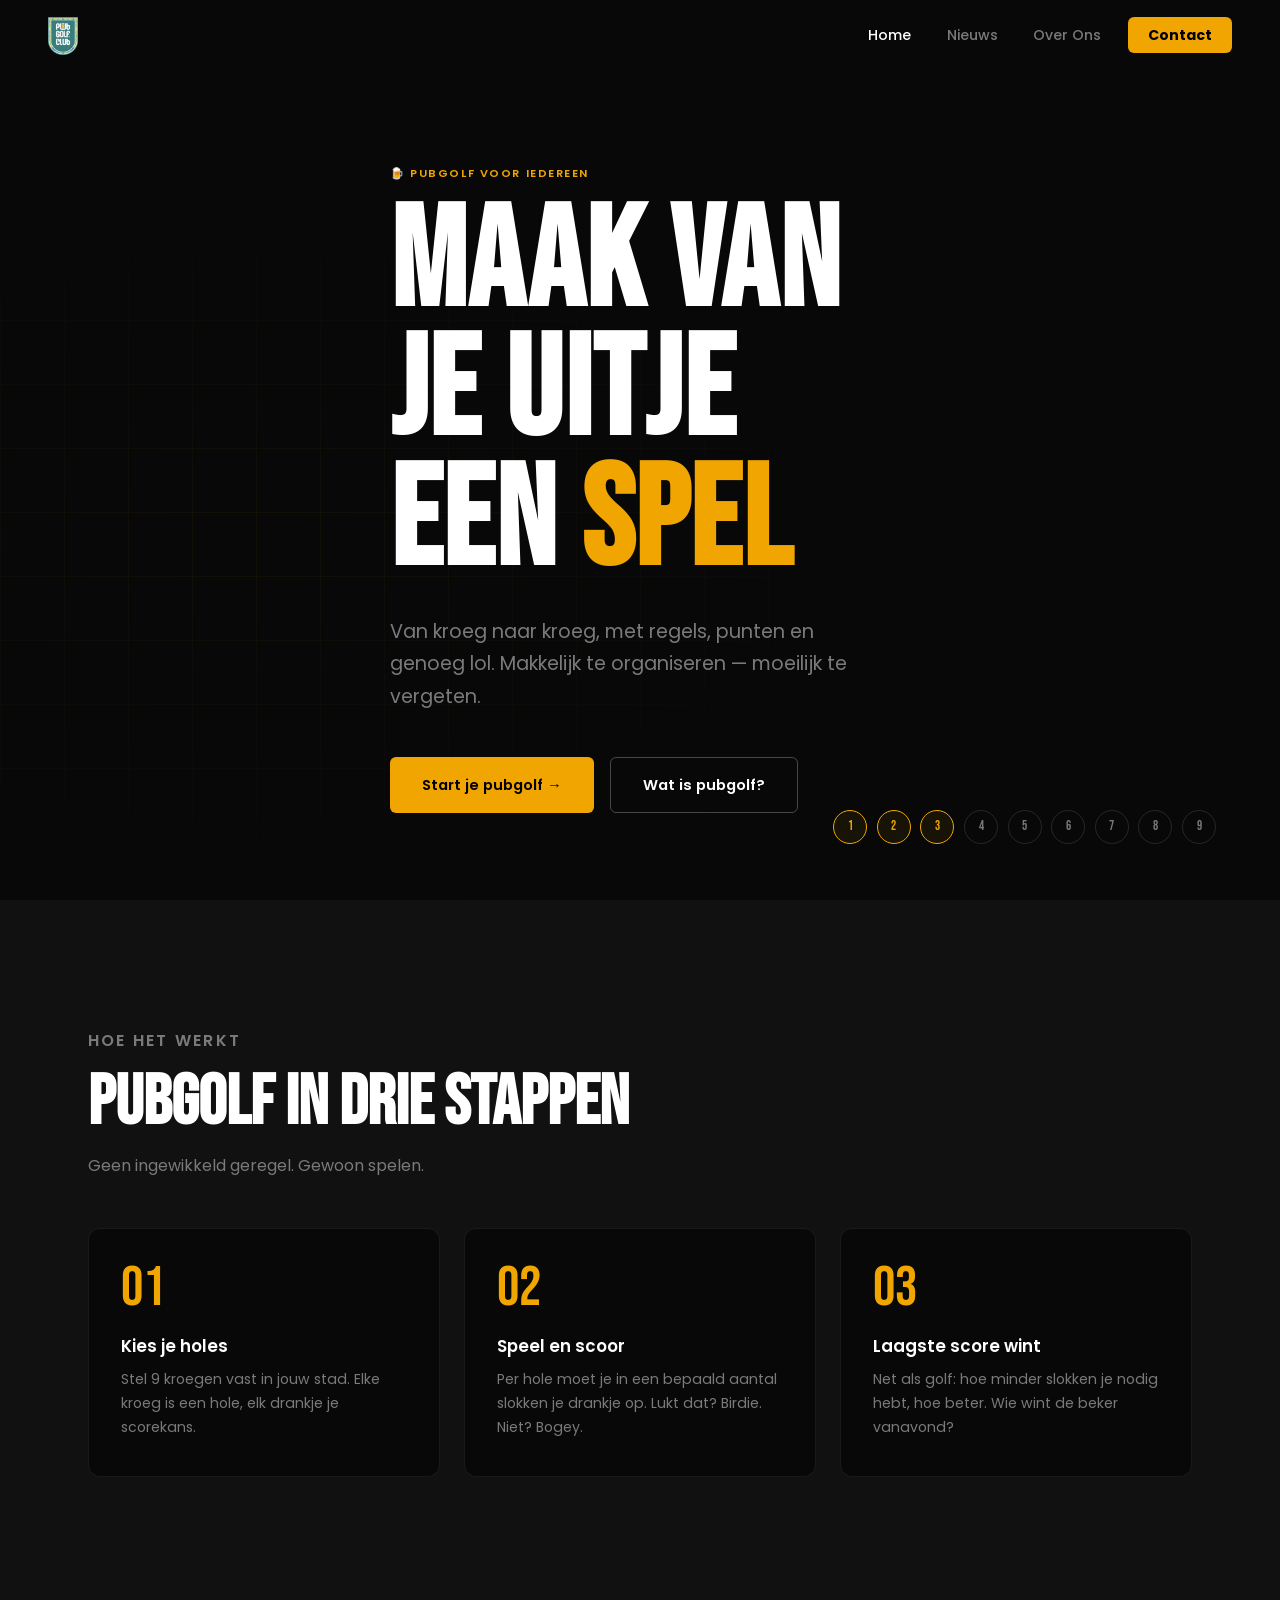
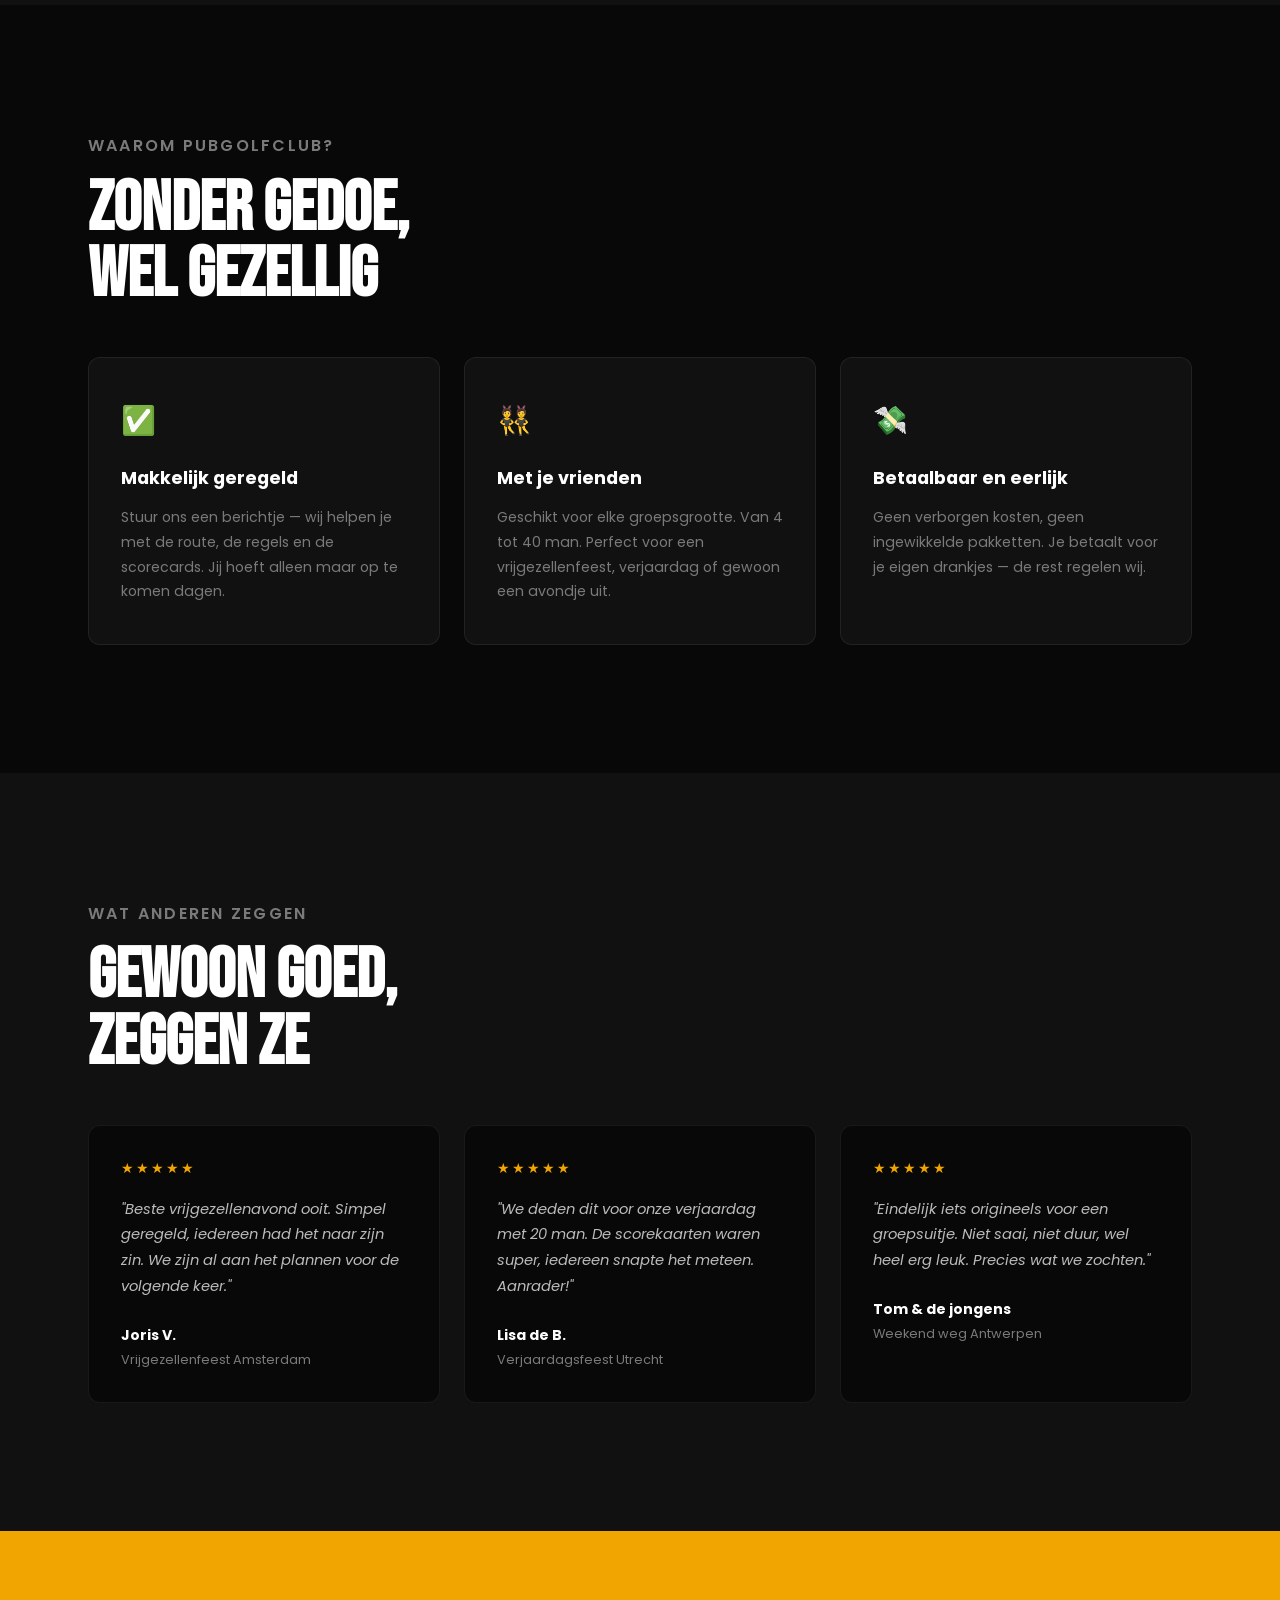
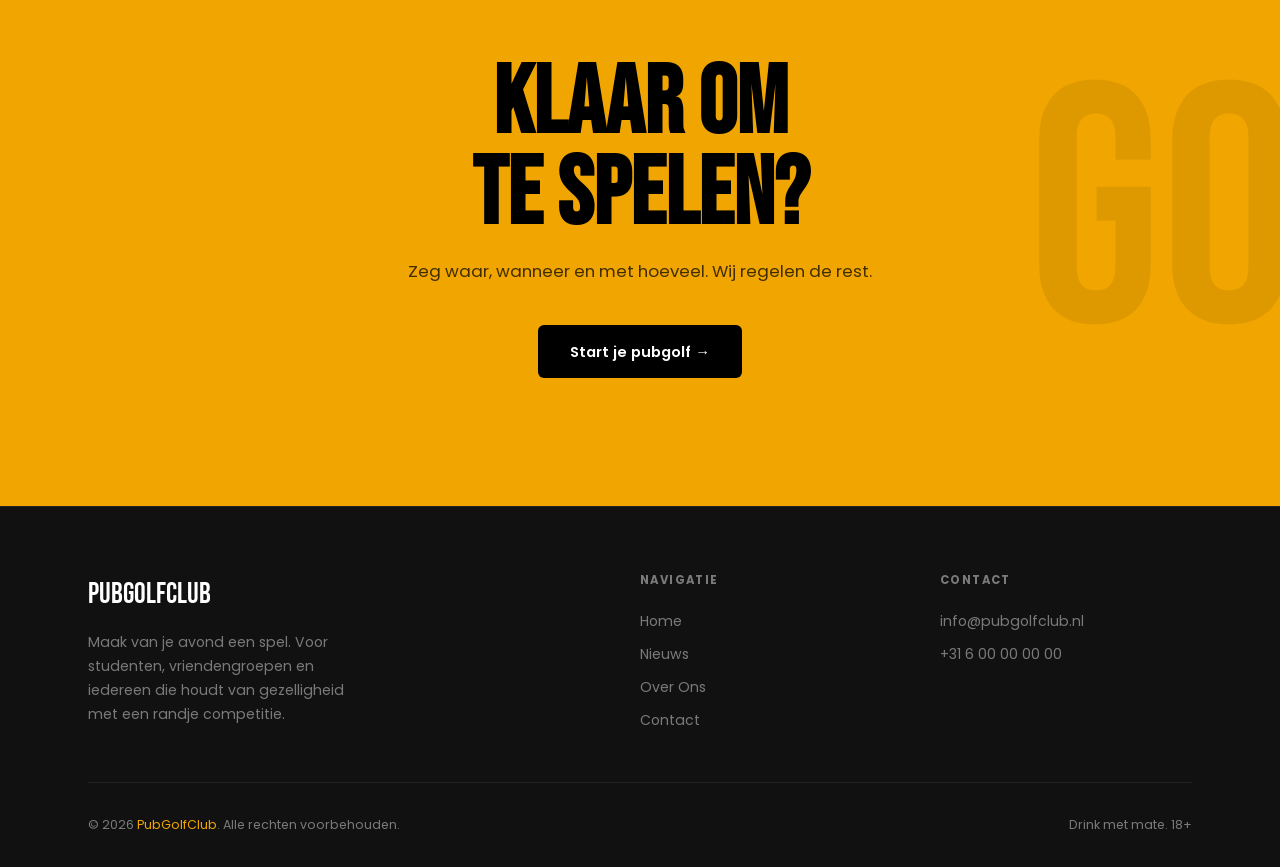
==== index.html @ b16f2ede "Initial commit: PubGolfClub website Home, Nieuws, Over Ons en Contact pagina's met Netlify Forms int" ====
<!DOCTYPE html>
<html lang="nl">
<head>
  <meta charset="UTF-8">
  <meta name="viewport" content="width=device-width, initial-scale=1.0">
  <title>PubGolfClub — Maak van je avond een spel</title>
  <meta name="description" content="Organiseer makkelijk een pubgolf avond met je vrienden. Geen gedoe, gewoon spelen. Ideaal voor vrijgezellenfeest, verjaardag of groepsuitje.">
  <link rel="stylesheet" href="assets/css/style.css">
</head>
<body>

  <!-- ── Nav ── -->
  <nav class="nav" id="nav">
    <div class="nav__container">
      <a href="index.html" class="nav__logo">
        <img src="assets/images/pubgolf logo (1).png" alt="PubGolfClub" class="nav__logo-img"
             onerror="this.style.display='none';document.getElementById('logoText').style.display='block'">
        <span class="nav__logo-text" id="logoText" style="display:none">PubGolfClub</span>
      </a>
      <ul class="nav__links" id="navLinks">
        <li><a href="index.html"    class="nav__link">Home</a></li>
        <li><a href="nieuws.html"   class="nav__link">Nieuws</a></li>
        <li><a href="over-ons.html" class="nav__link">Over Ons</a></li>
        <li><a href="contact.html"  class="nav__link nav__link--cta">Contact</a></li>
      </ul>
      <button class="nav__hamburger" id="hamburger" aria-label="Menu openen" aria-expanded="false">
        <span></span><span></span><span></span>
      </button>
    </div>
  </nav>

  <!-- ── Hero ── -->
  <section class="hero">
    <div class="hero__deco" aria-hidden="true">9</div>
    <div class="container">
      <div class="hero__content">
        <p class="tag">🍺 Pubgolf voor iedereen</p>
        <h1 class="hero__title">
          Maak van<br>je uitje<br>een <em>spel</em>
        </h1>
        <p class="hero__tagline">
          Van kroeg naar kroeg, met regels, punten en genoeg lol.
          Makkelijk te organiseren — moeilijk te vergeten.
        </p>
        <div class="hero__actions">
          <a href="contact.html" class="btn btn--amber">Start je pubgolf →</a>
          <a href="over-ons.html" class="btn btn--outline">Wat is pubgolf?</a>
        </div>
      </div>
    </div>
    <div class="hero__holes" aria-hidden="true">
      <div class="hero__hole done">1</div>
      <div class="hero__hole done">2</div>
      <div class="hero__hole done">3</div>
      <div class="hero__hole">4</div>
      <div class="hero__hole">5</div>
      <div class="hero__hole">6</div>
      <div class="hero__hole">7</div>
      <div class="hero__hole">8</div>
      <div class="hero__hole">9</div>
    </div>
  </section>

  <!-- ── How it works ── -->
  <section class="how section">
    <div class="container">
      <div class="section-header fade-up">
        <p class="tag">Hoe het werkt</p>
        <h2>Pubgolf in drie stappen</h2>
        <p>Geen ingewikkeld geregel. Gewoon spelen.</p>
      </div>
      <div class="how__grid">
        <div class="how__item fade-up">
          <div class="how__num">01</div>
          <h3>Kies je holes</h3>
          <p>Stel 9 kroegen vast in jouw stad. Elke kroeg is een hole, elk drankje je scorekans.</p>
        </div>
        <div class="how__item fade-up">
          <div class="how__num">02</div>
          <h3>Speel en scoor</h3>
          <p>Per hole moet je in een bepaald aantal slokken je drankje op. Lukt dat? Birdie. Niet? Bogey.</p>
        </div>
        <div class="how__item fade-up">
          <div class="how__num">03</div>
          <h3>Laagste score wint</h3>
          <p>Net als golf: hoe minder slokken je nodig hebt, hoe beter. Wie wint de beker vanavond?</p>
        </div>
      </div>
    </div>
  </section>

  <!-- ── USP ── -->
  <section class="section">
    <div class="container">
      <div class="section-header fade-up">
        <p class="tag">Waarom PubGolfClub?</p>
        <h2>Zonder gedoe,<br>wel gezellig</h2>
      </div>
      <div class="usp__grid">
        <div class="usp__card fade-up">
          <div class="usp__icon">✅</div>
          <h3>Makkelijk geregeld</h3>
          <p>Stuur ons een berichtje — wij helpen je met de route, de regels en de scorecards. Jij hoeft alleen maar op te komen dagen.</p>
        </div>
        <div class="usp__card fade-up">
          <div class="usp__icon">👯</div>
          <h3>Met je vrienden</h3>
          <p>Geschikt voor elke groepsgrootte. Van 4 tot 40 man. Perfect voor een vrijgezellenfeest, verjaardag of gewoon een avondje uit.</p>
        </div>
        <div class="usp__card fade-up">
          <div class="usp__icon">💸</div>
          <h3>Betaalbaar en eerlijk</h3>
          <p>Geen verborgen kosten, geen ingewikkelde pakketten. Je betaalt voor je eigen drankjes — de rest regelen wij.</p>
        </div>
      </div>
    </div>
  </section>

  <!-- ── Testimonials ── -->
  <section class="testimonials section">
    <div class="container">
      <div class="section-header fade-up">
        <p class="tag">Wat anderen zeggen</p>
        <h2>Gewoon goed,<br>zeggen ze</h2>
      </div>
      <div class="testimonials__grid">
        <div class="testimonial fade-up">
          <div class="testimonial__stars">★★★★★</div>
          <p class="testimonial__text">"Beste vrijgezellenavond ooit. Simpel geregeld, iedereen had het naar zijn zin. We zijn al aan het plannen voor de volgende keer."</p>
          <div class="testimonial__author">Joris V.</div>
          <div class="testimonial__role">Vrijgezellenfeest Amsterdam</div>
        </div>
        <div class="testimonial fade-up">
          <div class="testimonial__stars">★★★★★</div>
          <p class="testimonial__text">"We deden dit voor onze verjaardag met 20 man. De scorekaarten waren super, iedereen snapte het meteen. Aanrader!"</p>
          <div class="testimonial__author">Lisa de B.</div>
          <div class="testimonial__role">Verjaardagsfeest Utrecht</div>
        </div>
        <div class="testimonial fade-up">
          <div class="testimonial__stars">★★★★★</div>
          <p class="testimonial__text">"Eindelijk iets origineels voor een groepsuitje. Niet saai, niet duur, wel heel erg leuk. Precies wat we zochten."</p>
          <div class="testimonial__author">Tom & de jongens</div>
          <div class="testimonial__role">Weekend weg Antwerpen</div>
        </div>
      </div>
    </div>
  </section>

  <!-- ── CTA Block ── -->
  <section class="cta-block">
    <h2>Klaar om<br>te spelen?</h2>
    <p>Zeg waar, wanneer en met hoeveel. Wij regelen de rest.</p>
    <a href="contact.html" class="btn btn--dark">Start je pubgolf →</a>
  </section>

  <!-- ── Footer ── -->
  <footer class="footer">
    <div class="container">
      <div class="footer__inner">
        <div class="footer__brand">
          <div class="footer__brand-name">PubGolfClub</div>
          <p>Maak van je avond een spel. Voor studenten, vriendengroepen en iedereen die houdt van gezelligheid met een randje competitie.</p>
        </div>
        <div class="footer__col">
          <h4>Navigatie</h4>
          <a href="index.html">Home</a>
          <a href="nieuws.html">Nieuws</a>
          <a href="over-ons.html">Over Ons</a>
          <a href="contact.html">Contact</a>
        </div>
        <div class="footer__col">
          <h4>Contact</h4>
          <a href="mailto:info@pubgolfclub.nl">info@pubgolfclub.nl</a>
          <a href="tel:+31600000000">+31 6 00 00 00 00</a>
        </div>
      </div>
      <div class="footer__bottom">
        <p class="footer__copy">© 2026 <span class="footer__amber">PubGolfClub</span>. Alle rechten voorbehouden.</p>
        <p class="footer__copy">Drink met mate. 18+</p>
      </div>
    </div>
  </footer>

  <script src="assets/js/main.js"></script>
</body>
</html>
---- assets/css/style.css ----
/* ============================================================
   PubGolfClub — Stylesheet
   ============================================================ */

@import url('https://fonts.googleapis.com/css2?family=Bebas+Neue&family=Poppins:ital,wght@0,300;0,400;0,500;0,600;0,700;1,400&display=swap');

/* ── Variables ─────────────────────────────────────────────── */
:root {
  --bg:          #080808;
  --bg-card:     #111111;
  --bg-input:    #1a1a1a;
  --amber:       #F0A500;
  --amber-glow:  rgba(240, 165, 0, 0.18);
  --amber-dim:   rgba(240, 165, 0, 0.07);
  --white:       #FFFFFF;
  --muted:       #7a7a7a;
  --muted-light: #bbbbbb;
  --border:      rgba(255, 255, 255, 0.07);
  --border-h:    rgba(240, 165, 0, 0.35);

  --font-d: 'Bebas Neue', 'Arial Black', sans-serif;
  --font-b: 'Poppins', sans-serif;

  --max:  1200px;
  --nav:  72px;
  --r:    6px;
  --t:    0.25s ease;
}

/* ── Reset ─────────────────────────────────────────────────── */
*, *::before, *::after { box-sizing: border-box; margin: 0; padding: 0; }
html { scroll-behavior: smooth; font-size: 16px; }
body {
  font-family: var(--font-b);
  background: var(--bg);
  color: var(--white);
  line-height: 1.65;
  overflow-x: hidden;
}
img { max-width: 100%; display: block; }
a { color: inherit; text-decoration: none; }
ul { list-style: none; }
button { cursor: pointer; border: none; background: none; font-family: inherit; }
input, textarea, select { font-family: inherit; }

/* ── Utility ───────────────────────────────────────────────── */
.container {
  max-width: var(--max);
  margin: 0 auto;
  padding: 0 clamp(1.25rem, 5vw, 3rem);
}
.section { padding: clamp(4rem, 10vw, 8rem) 0; }

.tag {
  display: inline-block;
  font-size: 0.7rem;
  font-weight: 600;
  letter-spacing: 0.14em;
  text-transform: uppercase;
  color: var(--amber);
  margin-bottom: 1rem;
}

.section-header { max-width: 640px; }
.section-header h2 {
  font-family: var(--font-d);
  font-size: clamp(2.4rem, 5.5vw, 4.5rem);
  line-height: 0.95;
  margin-bottom: 1rem;
}
.section-header p { color: var(--muted); font-size: 1rem; }

/* ── Buttons ───────────────────────────────────────────────── */
.btn {
  display: inline-flex;
  align-items: center;
  gap: 0.5rem;
  padding: 0.9rem 2rem;
  border-radius: var(--r);
  font-family: var(--font-b);
  font-size: 0.92rem;
  font-weight: 600;
  transition: transform var(--t), box-shadow var(--t), background var(--t), color var(--t);
}
.btn:hover { transform: translateY(-2px); }

.btn--amber { background: var(--amber); color: #000; }
.btn--amber:hover {
  background: #FFB800;
  box-shadow: 0 8px 32px rgba(240, 165, 0, 0.4);
}
.btn--outline {
  border: 1.5px solid rgba(255,255,255,0.25);
  color: var(--white);
}
.btn--outline:hover {
  background: var(--white);
  color: #000;
  border-color: var(--white);
}
.btn--dark { background: #000; color: #fff; }
.btn--dark:hover {
  background: #1a1a1a;
  box-shadow: 0 8px 32px rgba(0,0,0,0.5);
}

/* ── Nav ───────────────────────────────────────────────────── */
.nav {
  position: fixed;
  top: 0; left: 0; right: 0;
  z-index: 200;
  height: var(--nav);
  display: flex;
  align-items: center;
  transition: background var(--t), backdrop-filter var(--t), border-color var(--t);
  border-bottom: 1px solid transparent;
}
.nav.scrolled {
  background: rgba(8, 8, 8, 0.93);
  backdrop-filter: blur(14px);
  -webkit-backdrop-filter: blur(14px);
  border-color: var(--border);
}

.nav__container {
  width: 100%;
  display: flex;
  align-items: center;
  justify-content: space-between;
  padding: 0 clamp(1.25rem, 5vw, 3rem);
}

.nav__logo { display: flex; align-items: center; }
.nav__logo-img { height: 38px; width: auto; }
.nav__logo-text {
  font-family: var(--font-d);
  font-size: 1.65rem;
  letter-spacing: 0.03em;
  color: var(--white);
}

.nav__links {
  display: flex;
  align-items: center;
  gap: 0.2rem;
}

.nav__link {
  padding: 0.5rem 1rem;
  border-radius: var(--r);
  font-size: 0.88rem;
  font-weight: 500;
  color: var(--muted);
  transition: color var(--t), background var(--t);
}
.nav__link:hover, .nav__link.active { color: var(--white); }

.nav__link--cta {
  background: var(--amber);
  color: #000 !important;
  font-weight: 700;
  padding: 0.5rem 1.25rem;
  margin-left: 0.5rem;
}
.nav__link--cta:hover { background: #FFB800; }

.nav__hamburger {
  display: none;
  flex-direction: column;
  gap: 5px;
  width: 30px;
  padding: 4px 0;
  background: none;
  border: none;
}
.nav__hamburger span {
  display: block;
  height: 2px;
  background: var(--white);
  border-radius: 2px;
  transition: transform 0.3s ease, opacity 0.3s ease;
  transform-origin: center;
}
.nav__hamburger.open span:nth-child(1) { transform: translateY(7px) rotate(45deg); }
.nav__hamburger.open span:nth-child(2) { opacity: 0; transform: scaleX(0); }
.nav__hamburger.open span:nth-child(3) { transform: translateY(-7px) rotate(-45deg); }

/* ── Hero ──────────────────────────────────────────────────── */
.hero {
  min-height: 100vh;
  display: flex;
  align-items: center;
  position: relative;
  overflow: hidden;
  padding: calc(var(--nav) + 5rem) 0 5rem;
}

/* Subtle scorecard grid */
.hero::before {
  content: '';
  position: absolute; inset: 0;
  background-image:
    linear-gradient(rgba(240, 165, 0, 0.045) 1px, transparent 1px),
    linear-gradient(90deg, rgba(240, 165, 0, 0.045) 1px, transparent 1px);
  background-size: 64px 64px;
  pointer-events: none;
}

/* Radial fade over grid at bottom */
.hero::after {
  content: '';
  position: absolute; inset: 0;
  background: radial-gradient(ellipse 80% 60% at 20% 60%, transparent 0%, var(--bg) 70%);
  pointer-events: none;
}

.hero__deco {
  position: absolute;
  right: -0.06em;
  bottom: -0.18em;
  font-family: var(--font-d);
  font-size: clamp(220px, 38vw, 560px);
  color: rgba(255, 255, 255, 0.028);
  line-height: 1;
  pointer-events: none;
  user-select: none;
  z-index: 0;
}

.hero__content {
  position: relative;
  z-index: 1;
  max-width: 820px;
}

.hero__title {
  font-family: var(--font-d);
  font-size: clamp(3.8rem, 11vw, 9rem);
  line-height: 0.92;
  margin-bottom: 1.75rem;
  letter-spacing: 0.01em;
}
.hero__title em { color: var(--amber); font-style: normal; }

.hero__tagline {
  font-size: clamp(1rem, 2vw, 1.2rem);
  color: var(--muted);
  max-width: 500px;
  margin-bottom: 2.75rem;
  line-height: 1.7;
}

.hero__actions { display: flex; gap: 1rem; flex-wrap: wrap; }

/* 9 holes row — decorative */
.hero__holes {
  position: absolute;
  right: clamp(1.5rem, 5vw, 4rem);
  bottom: 3.5rem;
  display: flex;
  gap: 0.6rem;
  z-index: 1;
}
.hero__hole {
  width: 34px; height: 34px;
  border-radius: 50%;
  border: 1.5px solid rgba(255, 255, 255, 0.12);
  display: flex; align-items: center; justify-content: center;
  font-family: var(--font-d);
  font-size: 0.8rem;
  color: var(--muted);
  transition: border-color var(--t), color var(--t);
}
.hero__hole.done {
  border-color: var(--amber);
  color: var(--amber);
  background: var(--amber-dim);
}

/* ── How It Works ──────────────────────────────────────────── */
.how { background: var(--bg-card); }

.how__grid {
  display: grid;
  grid-template-columns: repeat(auto-fit, minmax(260px, 1fr));
  gap: 1.5rem;
  margin-top: 3rem;
}

.how__item {
  padding: 2rem 2rem 2.25rem;
  border-radius: 12px;
  border: 1px solid var(--border);
  background: var(--bg);
  transition: border-color var(--t), transform var(--t);
}
.how__item:hover {
  border-color: var(--border-h);
  transform: translateY(-4px);
}

.how__num {
  font-family: var(--font-d);
  font-size: 3.5rem;
  color: var(--amber);
  line-height: 1;
  margin-bottom: 1rem;
}
.how__item h3 { font-size: 1.05rem; font-weight: 600; margin-bottom: 0.5rem; }
.how__item p { color: var(--muted); font-size: 0.88rem; line-height: 1.7; }

/* ── USP Cards ─────────────────────────────────────────────── */
.usp__grid {
  display: grid;
  grid-template-columns: repeat(auto-fit, minmax(280px, 1fr));
  gap: 1.5rem;
  margin-top: 3rem;
}

.usp__card {
  padding: 2.5rem 2rem;
  border-radius: 12px;
  background: var(--bg-card);
  border: 1px solid var(--border);
  position: relative;
  overflow: hidden;
  transition: border-color var(--t), transform var(--t);
}
.usp__card::before {
  content: '';
  position: absolute; top: 0; left: 0; right: 0;
  height: 2px;
  background: var(--amber);
  transform: scaleX(0);
  transform-origin: left;
  transition: transform 0.4s ease;
}
.usp__card:hover::before { transform: scaleX(1); }
.usp__card:hover { border-color: var(--border-h); transform: translateY(-4px); }

.usp__icon { font-size: 1.75rem; margin-bottom: 1.25rem; }
.usp__card h3 { font-size: 1.1rem; font-weight: 700; margin-bottom: 0.75rem; }
.usp__card p { color: var(--muted); font-size: 0.88rem; line-height: 1.75; }

/* ── Testimonials ──────────────────────────────────────────── */
.testimonials { background: var(--bg-card); }

.testimonials__grid {
  display: grid;
  grid-template-columns: repeat(auto-fit, minmax(270px, 1fr));
  gap: 1.5rem;
  margin-top: 3rem;
}

.testimonial {
  padding: 2rem;
  border-radius: 12px;
  background: var(--bg);
  border: 1px solid var(--border);
  transition: border-color var(--t);
}
.testimonial:hover { border-color: var(--border-h); }

.testimonial__stars { color: var(--amber); font-size: 0.85rem; letter-spacing: 2px; margin-bottom: 1rem; }
.testimonial__text {
  font-size: 0.92rem;
  color: var(--muted-light);
  line-height: 1.75;
  margin-bottom: 1.5rem;
  font-style: italic;
}
.testimonial__author { font-size: 0.88rem; font-weight: 700; }
.testimonial__role { font-size: 0.8rem; color: var(--muted); margin-top: 0.15rem; }

/* ── CTA Block ─────────────────────────────────────────────── */
.cta-block {
  background: var(--amber);
  color: #000;
  text-align: center;
  padding: clamp(4.5rem, 10vw, 8rem) 2rem;
  position: relative;
  overflow: hidden;
}
.cta-block::before {
  content: 'GO';
  position: absolute;
  right: -0.05em; top: 50%;
  transform: translateY(-50%);
  font-family: var(--font-d);
  font-size: clamp(160px, 28vw, 340px);
  color: rgba(0, 0, 0, 0.07);
  line-height: 1;
  pointer-events: none;
  user-select: none;
}
.cta-block h2 {
  font-family: var(--font-d);
  font-size: clamp(3rem, 8vw, 6rem);
  line-height: 0.95;
  margin-bottom: 1rem;
  position: relative;
}
.cta-block p {
  font-size: 1.05rem;
  opacity: 0.72;
  margin-bottom: 2.5rem;
  position: relative;
}

/* ── News Grid ─────────────────────────────────────────────── */
.news__grid {
  display: grid;
  grid-template-columns: repeat(auto-fill, minmax(320px, 1fr));
  gap: 1.5rem;
  margin-top: 3rem;
}

.news-card {
  border-radius: 12px;
  overflow: hidden;
  background: var(--bg-card);
  border: 1px solid var(--border);
  display: flex;
  flex-direction: column;
  transition: border-color var(--t), transform var(--t);
}
.news-card:hover { border-color: var(--border-h); transform: translateY(-5px); }

.news-card__visual {
  height: 190px;
  display: flex;
  align-items: center;
  justify-content: center;
  overflow: hidden;
  position: relative;
}
.news-card__visual--1 {
  background: linear-gradient(135deg, #140800 0%, #3d2000 100%);
}
.news-card__visual--2 {
  background: linear-gradient(135deg, #001407 0%, #003614 100%);
}
.news-card__visual--3 {
  background: linear-gradient(135deg, #07070f 0%, #1a1a36 100%);
}
.visual-deco {
  font-size: 6rem;
  line-height: 1;
  user-select: none;
  opacity: 0.35;
  transition: transform 0.5s ease, opacity 0.5s ease;
}
.news-card:hover .visual-deco { transform: scale(1.1); opacity: 0.5; }

.news-card__body {
  padding: 1.5rem;
  flex: 1;
  display: flex;
  flex-direction: column;
}
.news-card__date {
  font-size: 0.75rem;
  color: var(--muted);
  text-transform: uppercase;
  letter-spacing: 0.08em;
  margin-bottom: 0.6rem;
}
.news-card__title {
  font-size: 1.05rem;
  font-weight: 700;
  margin-bottom: 0.75rem;
  line-height: 1.35;
}
.news-card__intro {
  color: var(--muted);
  font-size: 0.88rem;
  line-height: 1.7;
  flex: 1;
  margin-bottom: 1.25rem;
}
.news-card__link {
  color: var(--amber);
  font-size: 0.88rem;
  font-weight: 600;
  display: inline-flex;
  align-items: center;
  gap: 0.35rem;
  transition: gap var(--t);
}
.news-card__link::after { content: '→'; }
.news-card:hover .news-card__link { gap: 0.6rem; }

/* ── About Intro ───────────────────────────────────────────── */
.about-intro {
  display: grid;
  grid-template-columns: 1fr 1fr;
  gap: 5rem;
  align-items: center;
}
.about-intro__visual {
  aspect-ratio: 4/3;
  border-radius: 16px;
  background: var(--bg-card);
  border: 1px solid var(--border);
  display: flex;
  align-items: center;
  justify-content: center;
  font-family: var(--font-d);
  font-size: 7rem;
  color: var(--amber);
  opacity: 0.4;
}
.about-intro__text .section-header { margin-bottom: 1.5rem; }
.about-intro__text p { color: var(--muted); font-size: 0.95rem; margin-bottom: 1rem; line-height: 1.75; }

.about-stats {
  display: flex;
  gap: 2.5rem;
  margin-top: 2rem;
  flex-wrap: wrap;
}
.about-stat strong {
  display: block;
  font-family: var(--font-d);
  font-size: 3rem;
  color: var(--amber);
  line-height: 1;
}
.about-stat span { font-size: 0.82rem; color: var(--muted); }

/* ── Mission ───────────────────────────────────────────────── */
.mission { background: var(--bg-card); }
.mission__grid {
  display: grid;
  grid-template-columns: 1fr 1fr;
  gap: 1.5rem;
  margin-top: 3rem;
}
.mission__item {
  padding: 2rem;
  border-radius: 12px;
  background: var(--bg);
  border: 1px solid var(--border);
}
.mission__item h3 {
  font-family: var(--font-d);
  font-size: 1.8rem;
  color: var(--amber);
  margin-bottom: 1rem;
}
.mission__item p { color: var(--muted); font-size: 0.92rem; line-height: 1.75; }

/* ── Team ──────────────────────────────────────────────────── */
.team__grid {
  display: grid;
  grid-template-columns: repeat(auto-fill, minmax(210px, 1fr));
  gap: 1.5rem;
  margin-top: 3rem;
}
.team-card {
  border-radius: 12px;
  overflow: hidden;
  background: var(--bg-card);
  border: 1px solid var(--border);
  text-align: center;
  transition: border-color var(--t), transform var(--t);
}
.team-card:hover { border-color: var(--border-h); transform: translateY(-4px); }
.team-card__avatar {
  height: 150px;
  background: var(--bg);
  display: flex;
  align-items: center;
  justify-content: center;
  font-family: var(--font-d);
  font-size: 4rem;
  color: var(--amber);
  opacity: 0.6;
}
.team-card__info { padding: 1.25rem; }
.team-card__name { font-weight: 700; font-size: 0.95rem; margin-bottom: 0.25rem; }
.team-card__role { font-size: 0.8rem; color: var(--muted); }

/* ── Contact ───────────────────────────────────────────────── */
.contact-layout {
  display: grid;
  grid-template-columns: 1fr 1.6fr;
  gap: 5rem;
  align-items: start;
}

.contact-info h2 {
  font-family: var(--font-d);
  font-size: clamp(2.5rem, 5vw, 4.5rem);
  line-height: 0.95;
  margin-bottom: 1.25rem;
}
.contact-info > p { color: var(--muted); margin-bottom: 2.5rem; font-size: 0.95rem; line-height: 1.75; }

.contact-details { display: flex; flex-direction: column; gap: 1.25rem; }
.contact-detail { display: flex; align-items: flex-start; gap: 1rem; }
.contact-detail__icon { color: var(--amber); font-size: 1rem; margin-top: 0.15rem; flex-shrink: 0; }
.contact-detail strong { display: block; font-size: 0.82rem; font-weight: 700; letter-spacing: 0.04em; text-transform: uppercase; margin-bottom: 0.15rem; }
.contact-detail span { color: var(--muted); font-size: 0.9rem; }

.contact-form {
  background: var(--bg-card);
  border: 1px solid var(--border);
  border-radius: 16px;
  padding: clamp(1.5rem, 4vw, 2.5rem);
}

.form-row { display: grid; grid-template-columns: 1fr 1fr; gap: 1rem; }
.form-group { display: flex; flex-direction: column; gap: 0.45rem; margin-bottom: 1.1rem; }

.form-group label {
  font-size: 0.8rem;
  font-weight: 600;
  color: var(--muted-light);
  letter-spacing: 0.04em;
}

.form-group input,
.form-group select,
.form-group textarea {
  background: var(--bg-input);
  border: 1px solid var(--border);
  border-radius: var(--r);
  padding: 0.8rem 1rem;
  color: var(--white);
  font-size: 0.92rem;
  transition: border-color var(--t), box-shadow var(--t);
  outline: none;
  width: 100%;
  -webkit-appearance: none;
  appearance: none;
}
.form-group input::placeholder,
.form-group textarea::placeholder { color: var(--muted); }
.form-group input:focus,
.form-group select:focus,
.form-group textarea:focus {
  border-color: var(--amber);
  box-shadow: 0 0 0 3px var(--amber-glow);
}
.form-group select {
  background-image: url("data:image/svg+xml,%3Csvg xmlns='http://www.w3.org/2000/svg' width='12' height='8' viewBox='0 0 12 8'%3E%3Cpath d='M1 1l5 5 5-5' stroke='%237a7a7a' stroke-width='1.5' fill='none' stroke-linecap='round' stroke-linejoin='round'/%3E%3C/svg%3E");
  background-repeat: no-repeat;
  background-position: right 1rem center;
  padding-right: 2.5rem;
}
.form-group select option { background: #1a1a1a; }
.form-group textarea { resize: vertical; min-height: 120px; }

.form-success {
  display: none;
  padding: 0.9rem 1.1rem;
  background: rgba(240, 165, 0, 0.08);
  border: 1px solid rgba(240, 165, 0, 0.4);
  border-radius: var(--r);
  color: var(--amber);
  font-size: 0.88rem;
  margin-bottom: 1.25rem;
}

/* ── Page Hero (inner pages) ───────────────────────────────── */
.page-hero {
  padding: calc(var(--nav) + 5rem) 0 4rem;
  border-bottom: 1px solid var(--border);
  position: relative;
  overflow: hidden;
}
.page-hero::before {
  content: '';
  position: absolute; inset: 0;
  background-image:
    linear-gradient(rgba(240, 165, 0, 0.04) 1px, transparent 1px),
    linear-gradient(90deg, rgba(240, 165, 0, 0.04) 1px, transparent 1px);
  background-size: 64px 64px;
  pointer-events: none;
}
.page-hero::after {
  content: '';
  position: absolute; inset: 0;
  background: radial-gradient(ellipse 70% 80% at 10% 50%, transparent 0%, var(--bg) 75%);
  pointer-events: none;
}
.page-hero .container { position: relative; z-index: 1; }
.page-hero h1 {
  font-family: var(--font-d);
  font-size: clamp(3rem, 9vw, 7rem);
  line-height: 0.95;
  margin-bottom: 1rem;
}
.page-hero p { color: var(--muted); max-width: 560px; font-size: 1rem; }

/* ── Footer ────────────────────────────────────────────────── */
.footer {
  background: var(--bg-card);
  border-top: 1px solid var(--border);
  padding: 4rem 0 2rem;
}
.footer__inner {
  display: grid;
  grid-template-columns: 2fr 1fr 1fr;
  gap: 3rem;
  padding-bottom: 2.5rem;
  border-bottom: 1px solid var(--border);
  margin-bottom: 2rem;
}
.footer__brand-name {
  font-family: var(--font-d);
  font-size: 1.8rem;
  margin-bottom: 0.75rem;
  color: var(--white);
}
.footer__brand p { color: var(--muted); font-size: 0.88rem; max-width: 280px; line-height: 1.7; }

.footer__col h4 {
  font-size: 0.72rem;
  font-weight: 700;
  letter-spacing: 0.12em;
  text-transform: uppercase;
  color: var(--muted);
  margin-bottom: 1.25rem;
}
.footer__col a {
  display: block;
  color: var(--muted);
  font-size: 0.88rem;
  margin-bottom: 0.6rem;
  transition: color var(--t);
}
.footer__col a:hover { color: var(--white); }

.footer__bottom {
  display: flex;
  justify-content: space-between;
  align-items: center;
  flex-wrap: wrap;
  gap: 0.75rem;
}
.footer__copy { color: var(--muted); font-size: 0.78rem; }
.footer__amber { color: var(--amber); }

/* ── Scroll Animations ─────────────────────────────────────── */
.fade-up {
  opacity: 0;
  transform: translateY(28px);
  transition: opacity 0.65s ease, transform 0.65s ease;
}
.fade-up.visible { opacity: 1; transform: translateY(0); }
.fade-up:nth-child(2) { transition-delay: 0.1s; }
.fade-up:nth-child(3) { transition-delay: 0.2s; }
.fade-up:nth-child(4) { transition-delay: 0.3s; }

/* ── Responsive ────────────────────────────────────────────── */
@media (max-width: 900px) {
  .about-intro { grid-template-columns: 1fr; }
  .about-intro__visual { display: none; }
  .mission__grid { grid-template-columns: 1fr; }
  .contact-layout { grid-template-columns: 1fr; gap: 3rem; }
  .footer__inner { grid-template-columns: 1fr 1fr; }
  .footer__brand { grid-column: 1 / -1; }
}

@media (max-width: 768px) {
  .nav__links {
    position: fixed;
    top: var(--nav); left: 0; right: 0;
    background: rgba(8, 8, 8, 0.97);
    backdrop-filter: blur(14px);
    -webkit-backdrop-filter: blur(14px);
    flex-direction: column;
    align-items: stretch;
    gap: 0;
    padding: 0.75rem;
    max-height: 0;
    overflow: hidden;
    transition: max-height 0.35s ease, padding 0.35s ease;
    border-bottom: 1px solid var(--border);
  }
  .nav__links.open { max-height: 400px; padding: 0.75rem; }
  .nav__link { padding: 0.85rem 1rem; }
  .nav__link--cta { margin-left: 0; margin-top: 0.5rem; text-align: center; justify-content: center; }
  .nav__hamburger { display: flex; }

  .hero__holes { display: none; }
  .form-row { grid-template-columns: 1fr; }
  .footer__inner { grid-template-columns: 1fr; }
  .footer__bottom { flex-direction: column; text-align: center; }
}

@media (max-width: 480px) {
  .hero__deco { display: none; }
  .hero__actions { flex-direction: column; }
  .btn { justify-content: center; }
  .about-stats { gap: 1.5rem; }
}
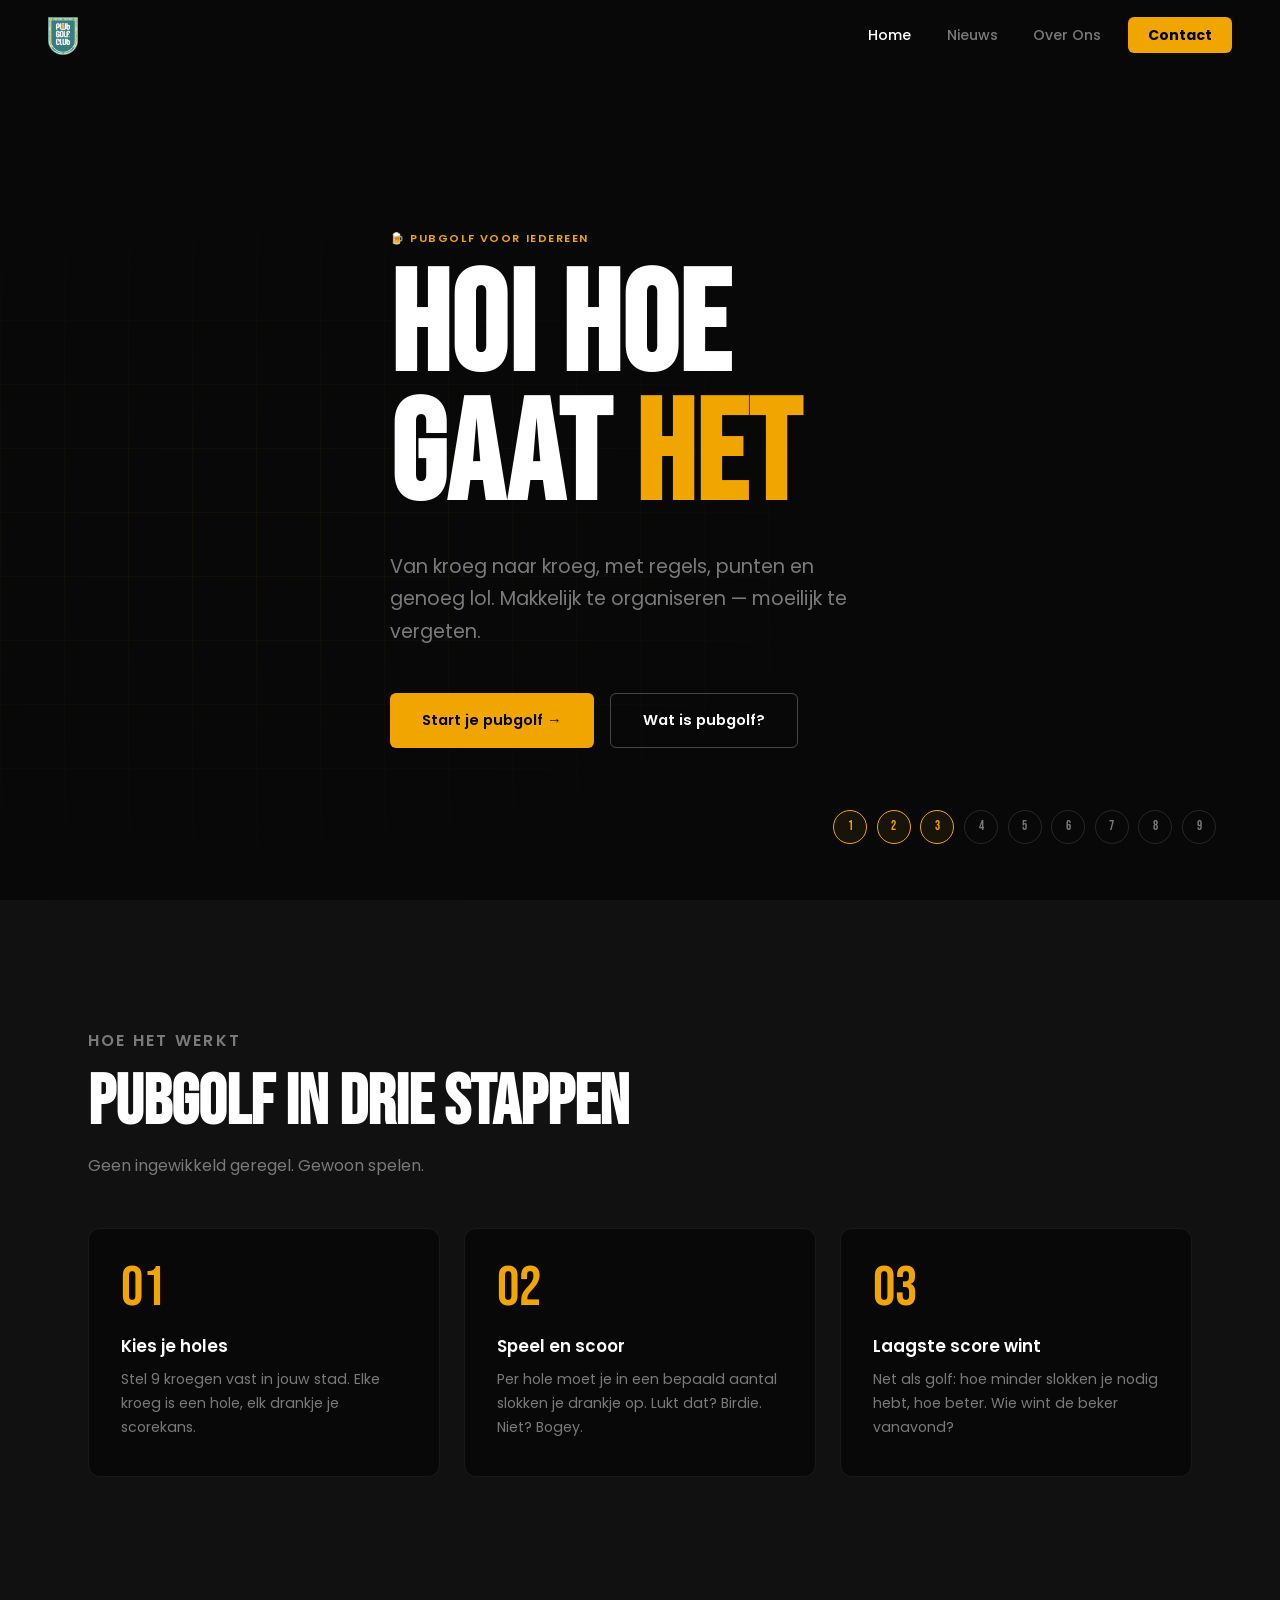
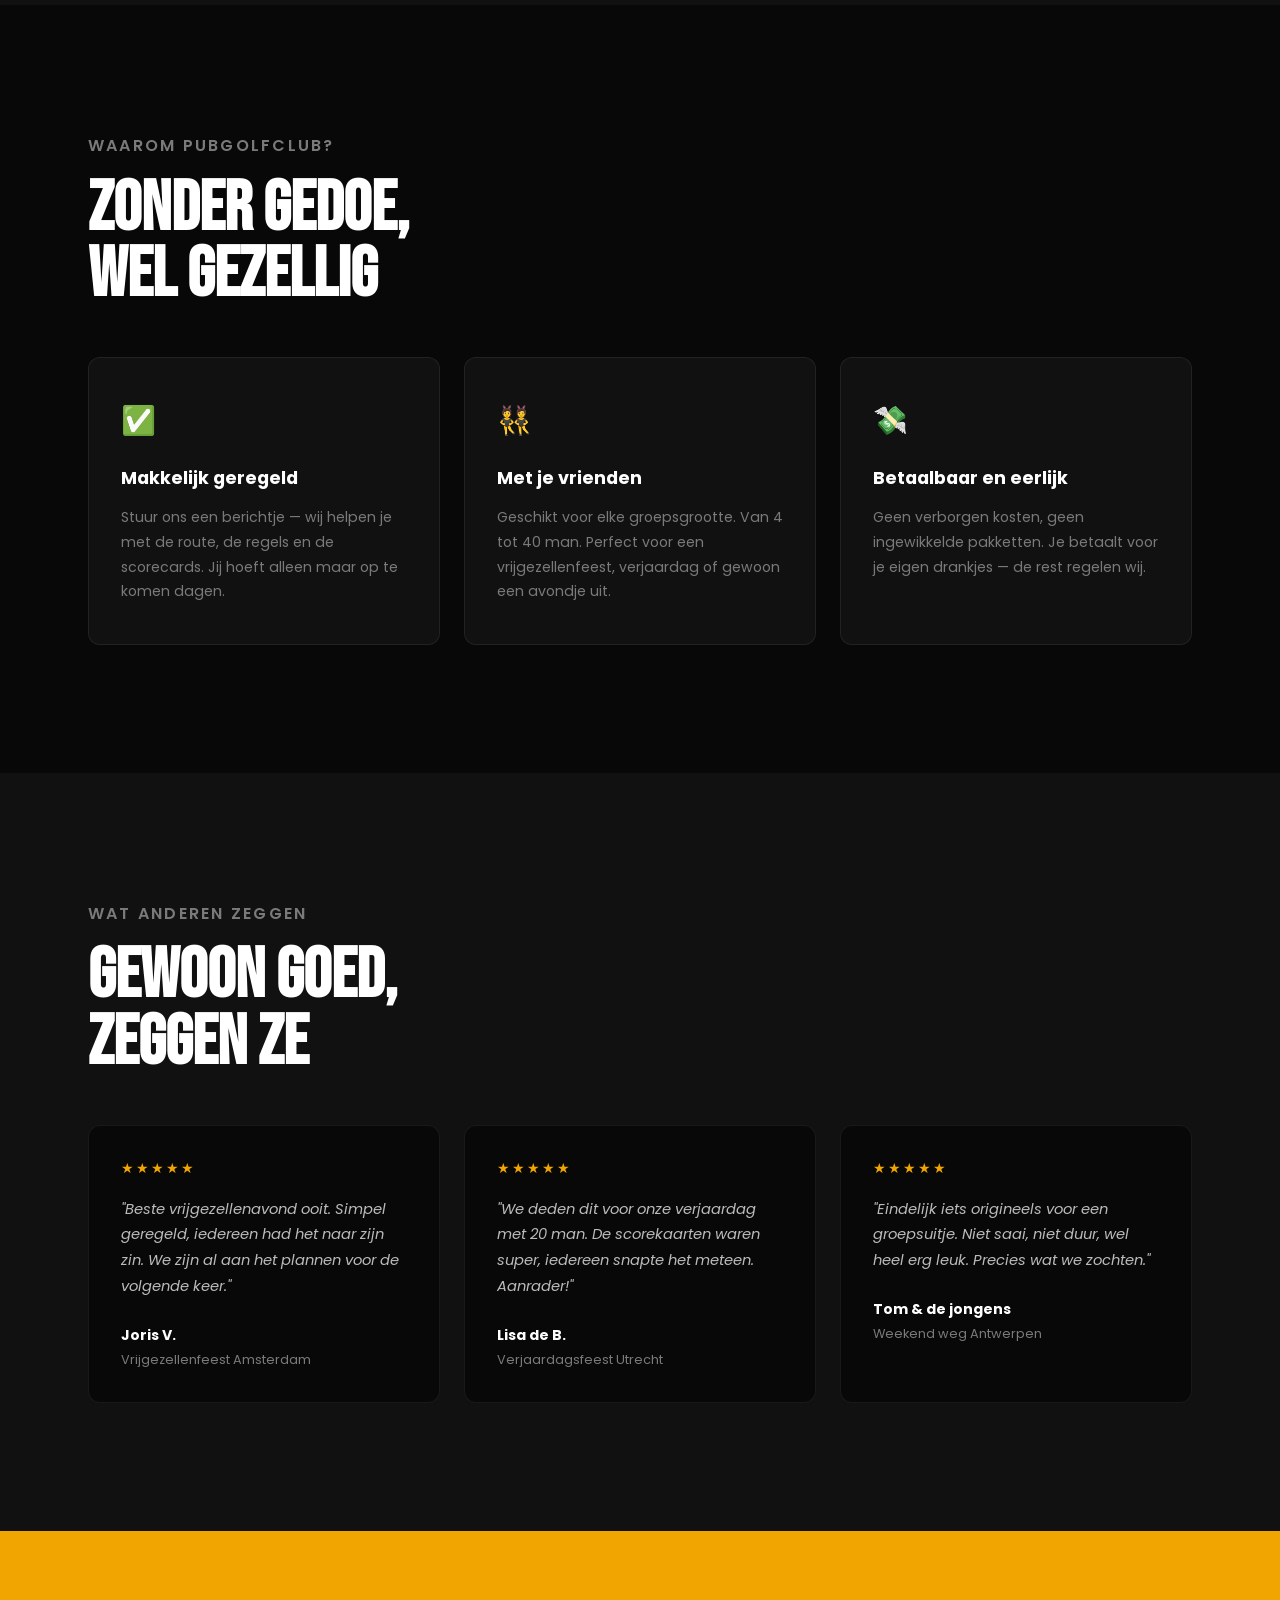
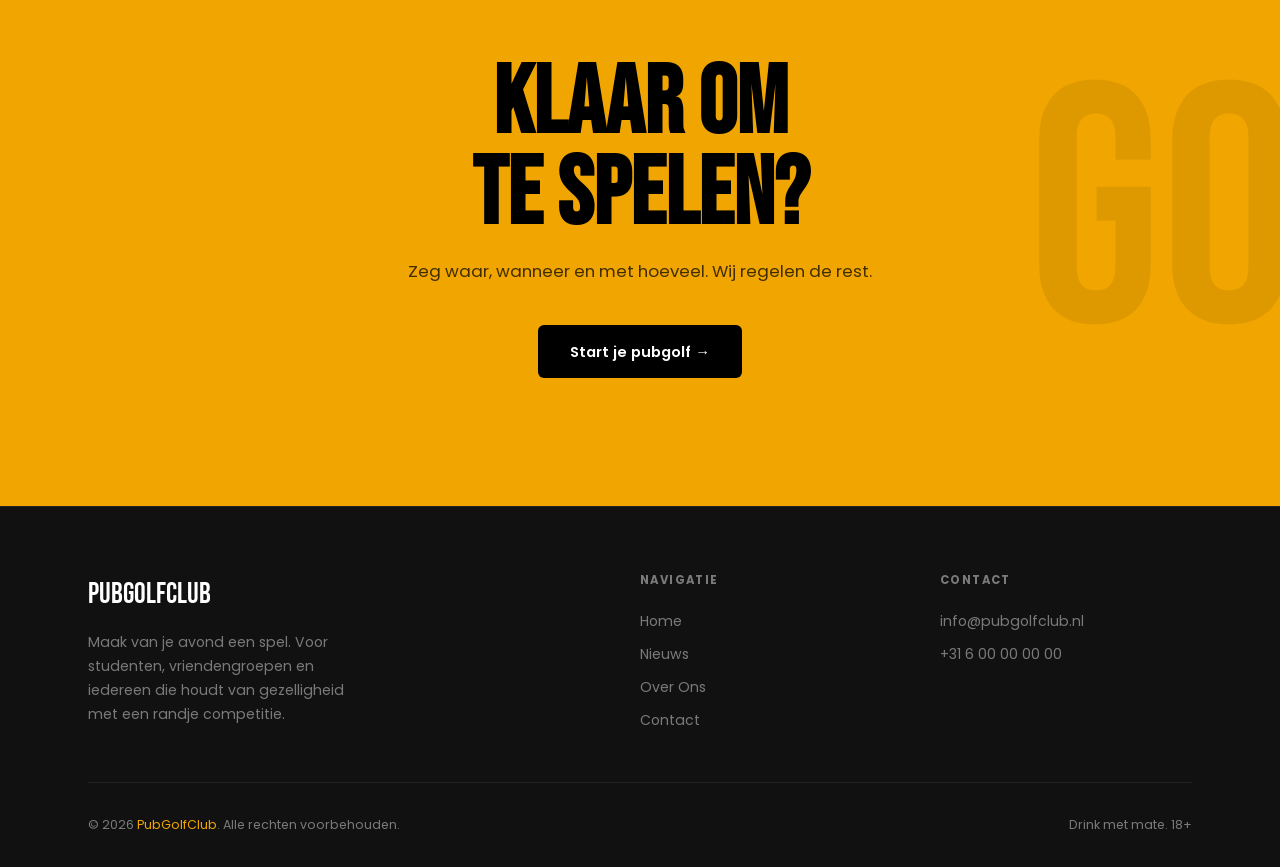
==== commit 060c541b: "Update hero h1" ====
--- a/index.html
+++ b/index.html
@@ -36,7 +36,7 @@
       <div class="hero__content">
         <p class="tag">🍺 Pubgolf voor iedereen</p>
         <h1 class="hero__title">
-          Maak van<br>je uitje<br>een <em>spel</em>
+          Hoi hoe<br>gaat <em>het</em>
         </h1>
         <p class="hero__tagline">
           Van kroeg naar kroeg, met regels, punten en genoeg lol.
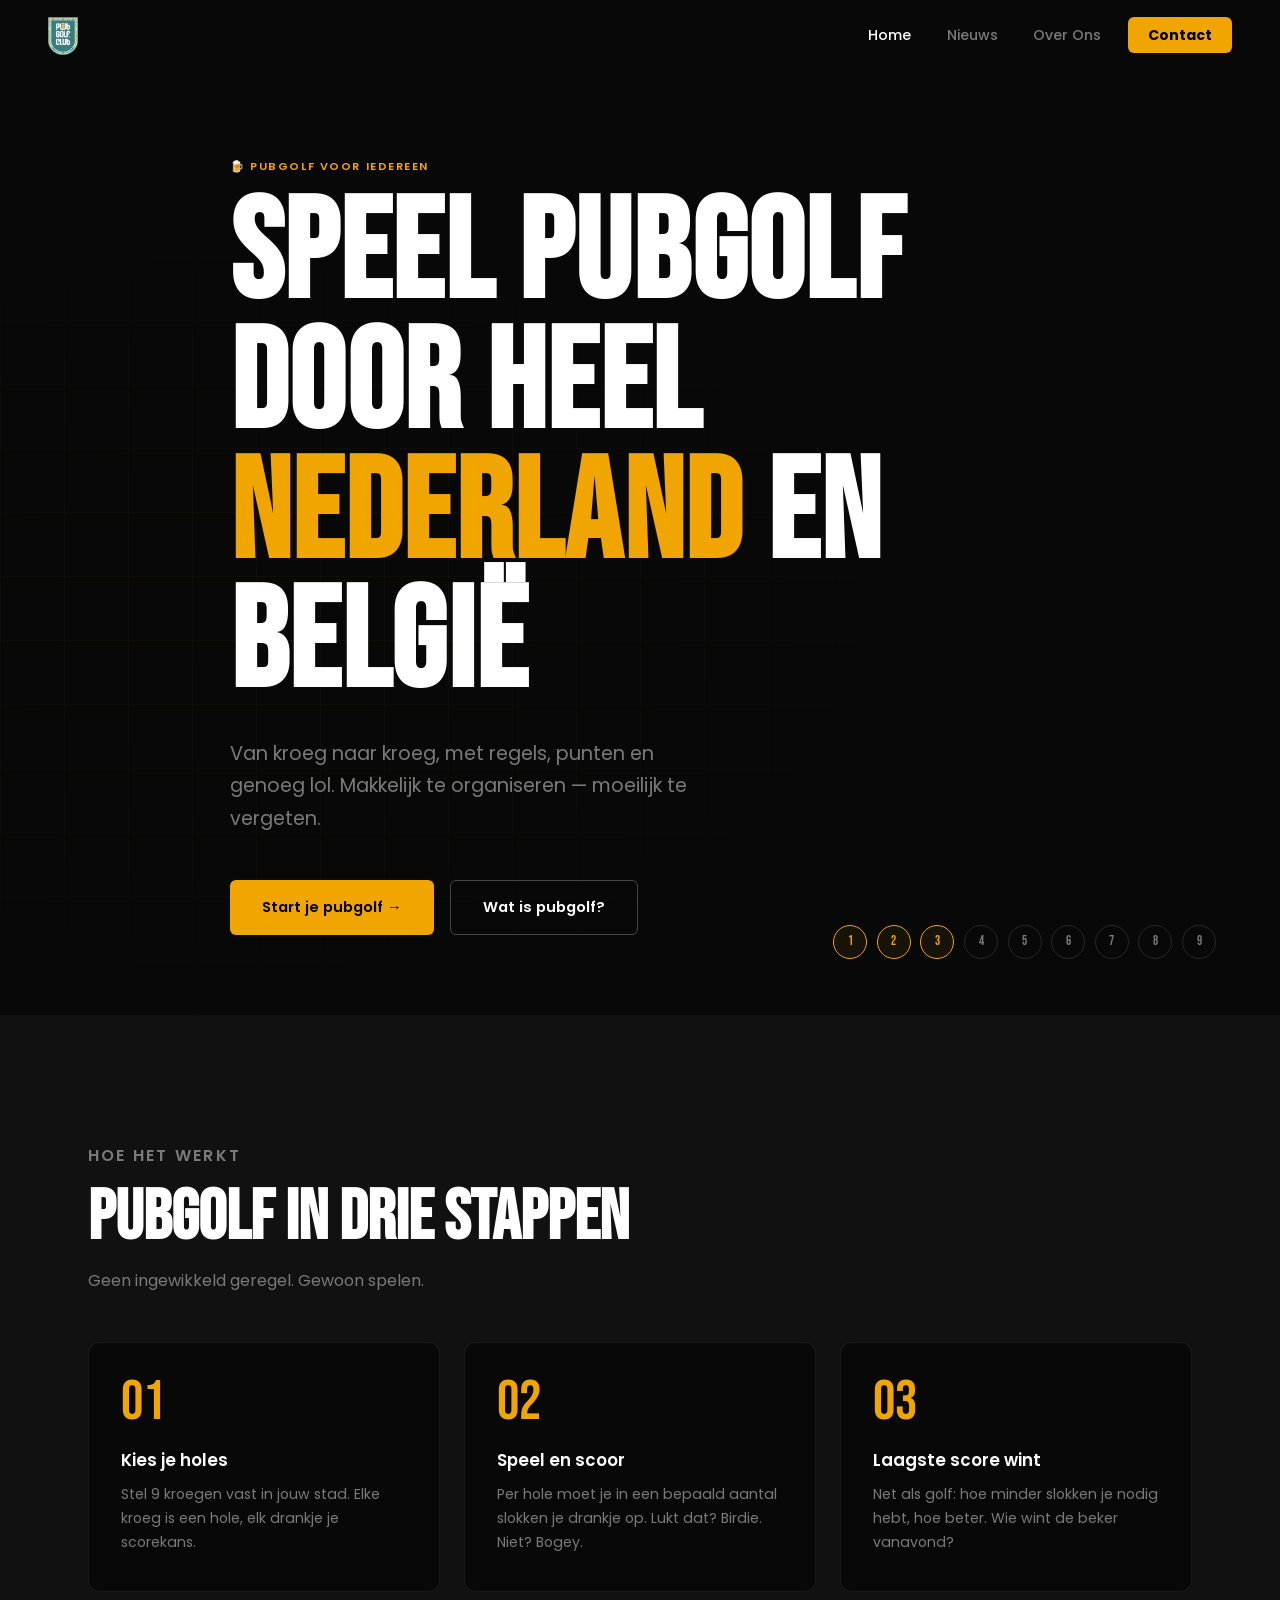
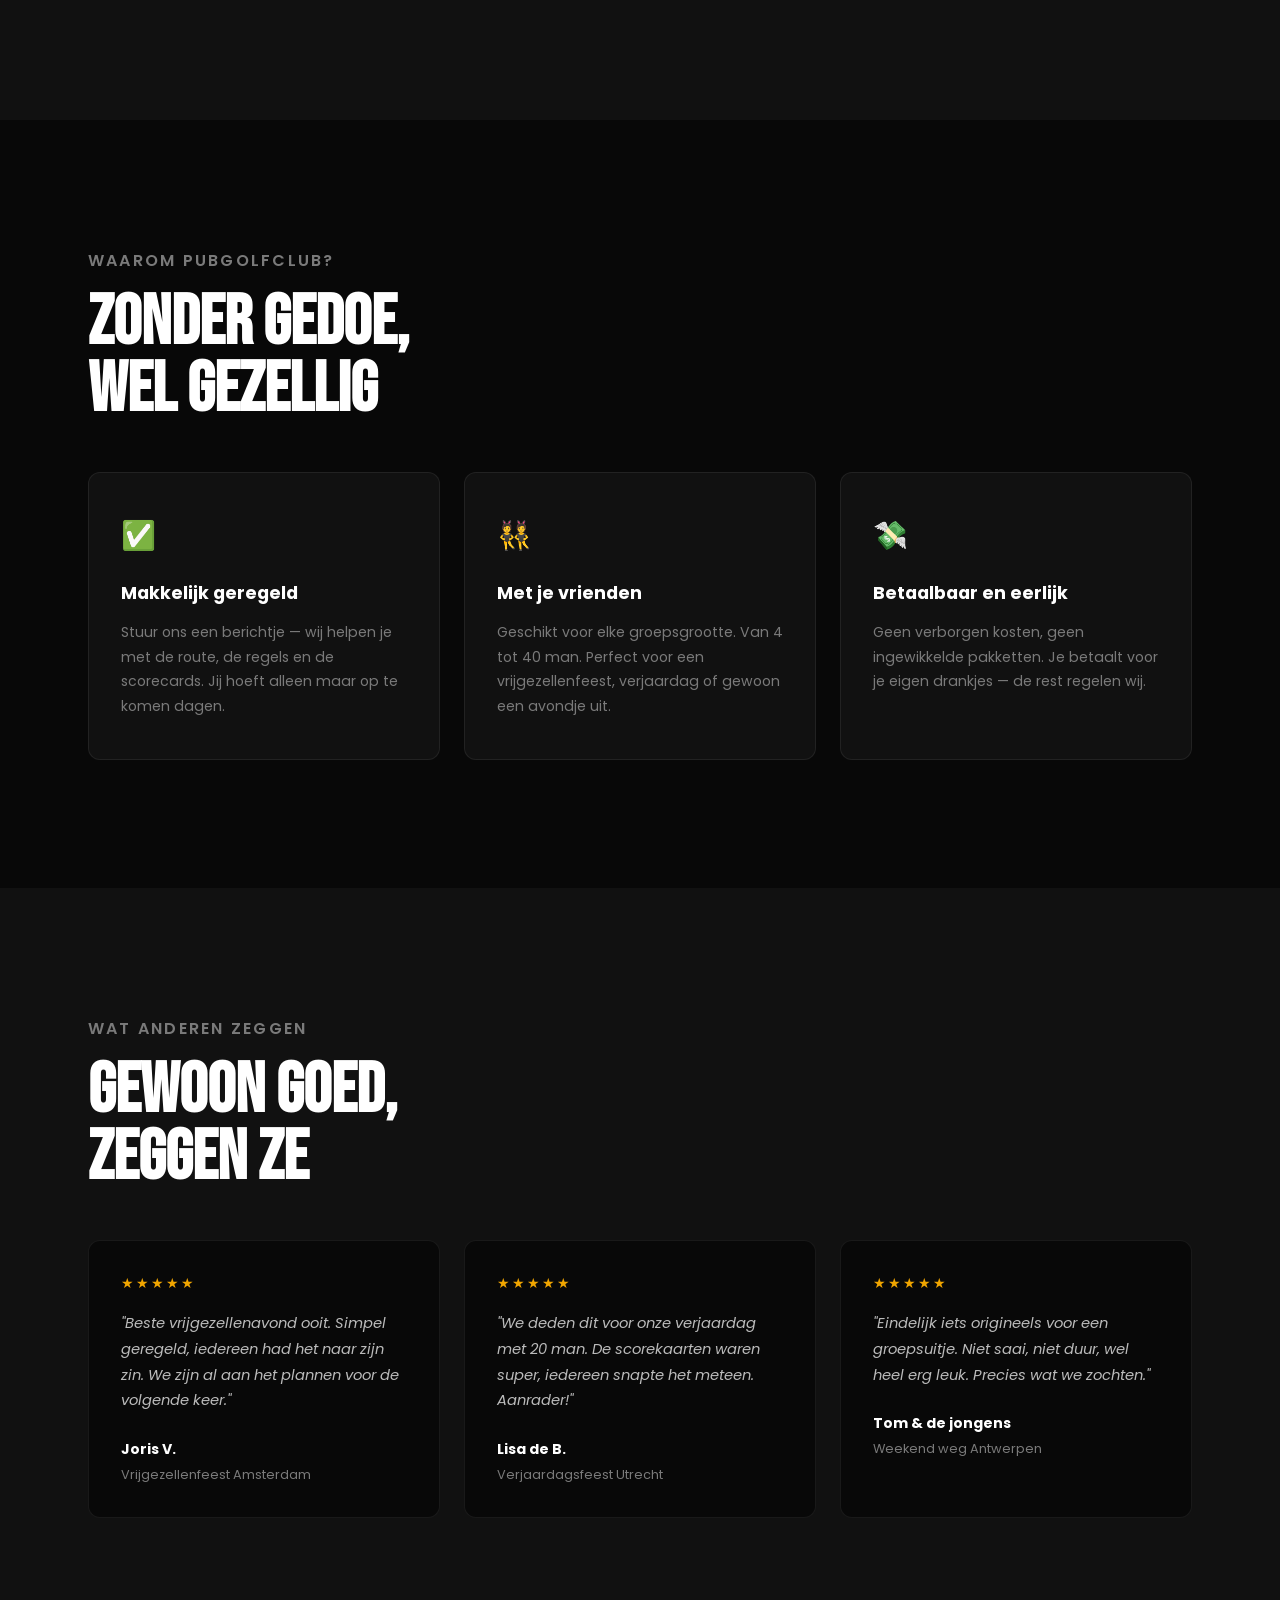
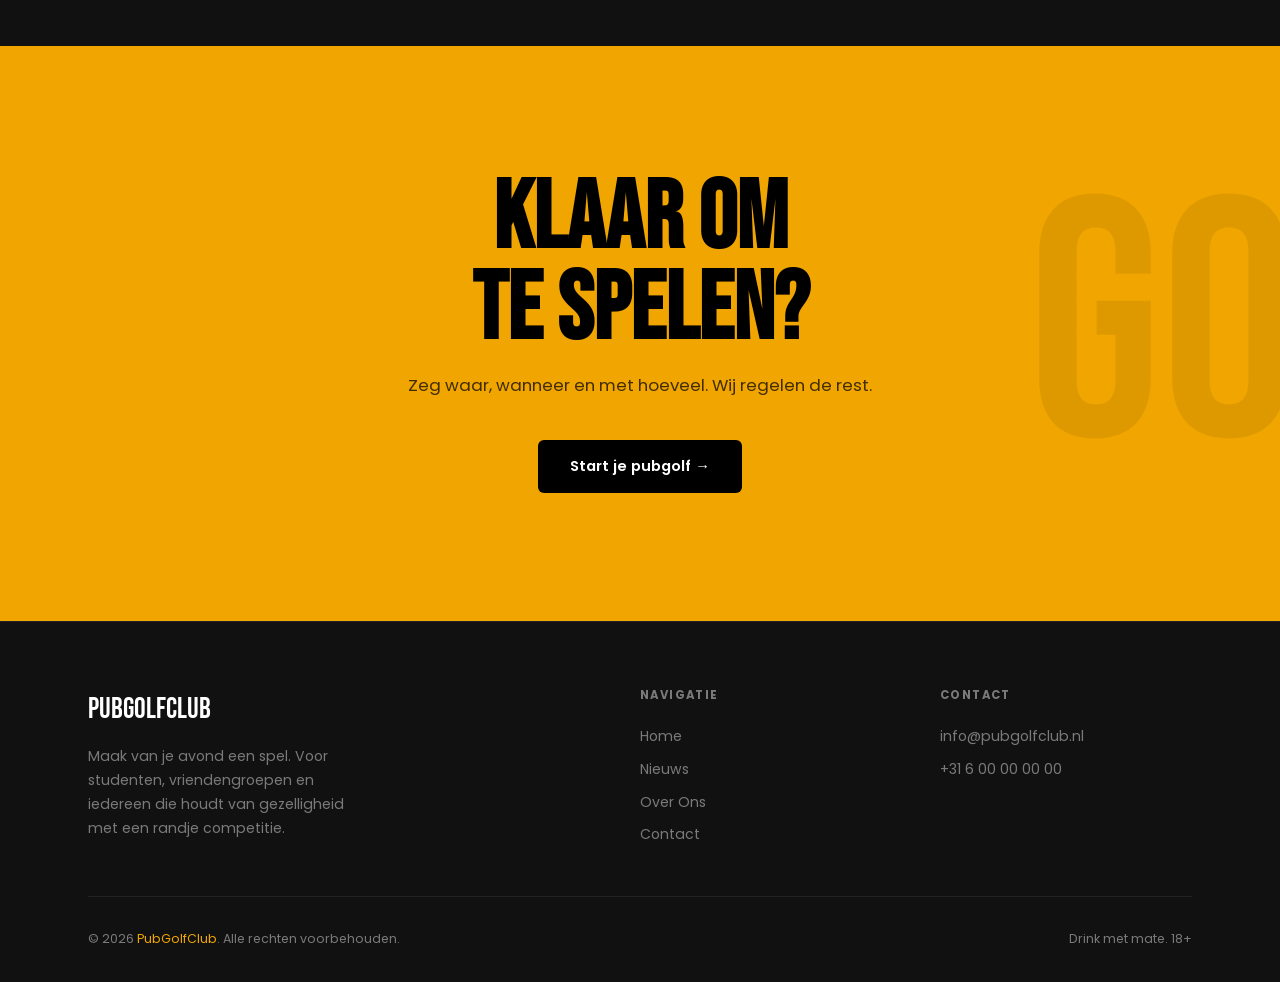
==== commit 9c7bb032: "Update hero h1" ====
--- a/index.html
+++ b/index.html
@@ -36,7 +36,7 @@
       <div class="hero__content">
         <p class="tag">🍺 Pubgolf voor iedereen</p>
         <h1 class="hero__title">
-          Hoi hoe<br>gaat <em>het</em>
+          Speel Pubgolf<br>door heel<br><em>Nederland</em> en België
         </h1>
         <p class="hero__tagline">
           Van kroeg naar kroeg, met regels, punten en genoeg lol.
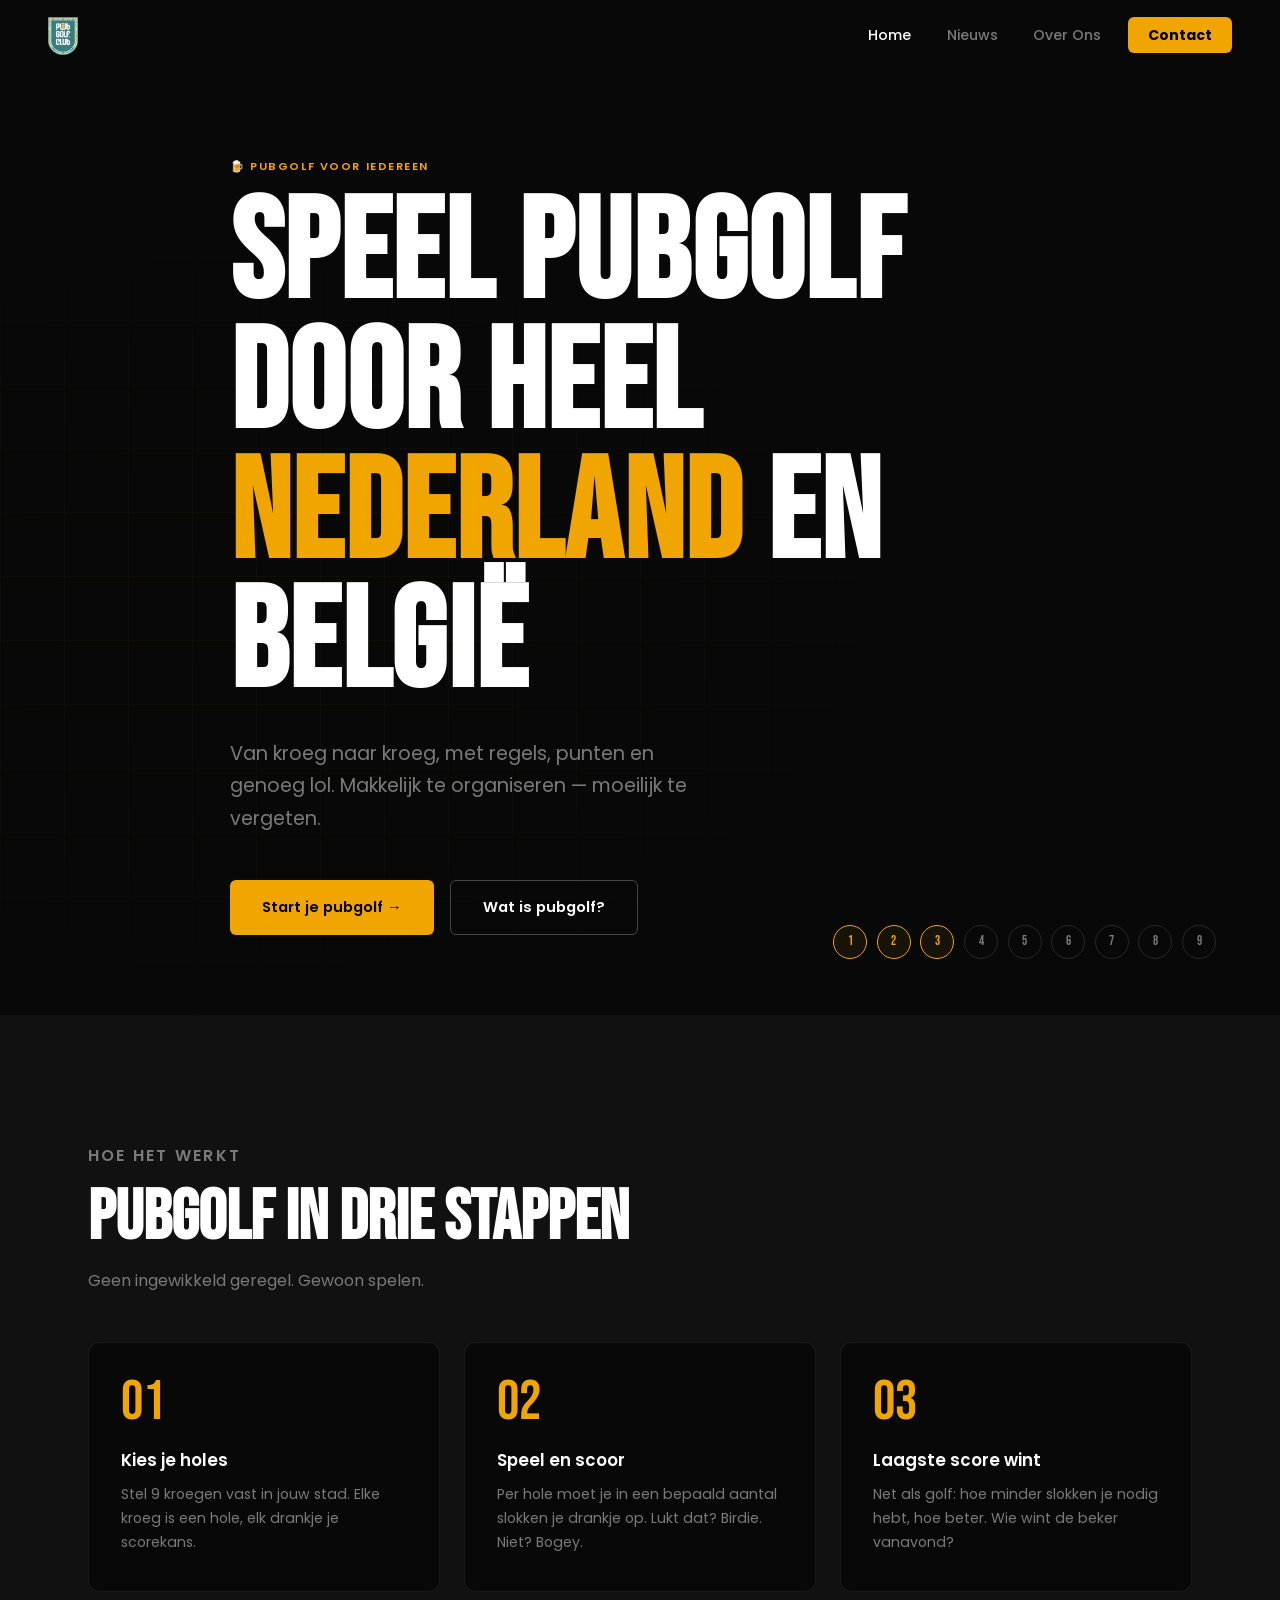
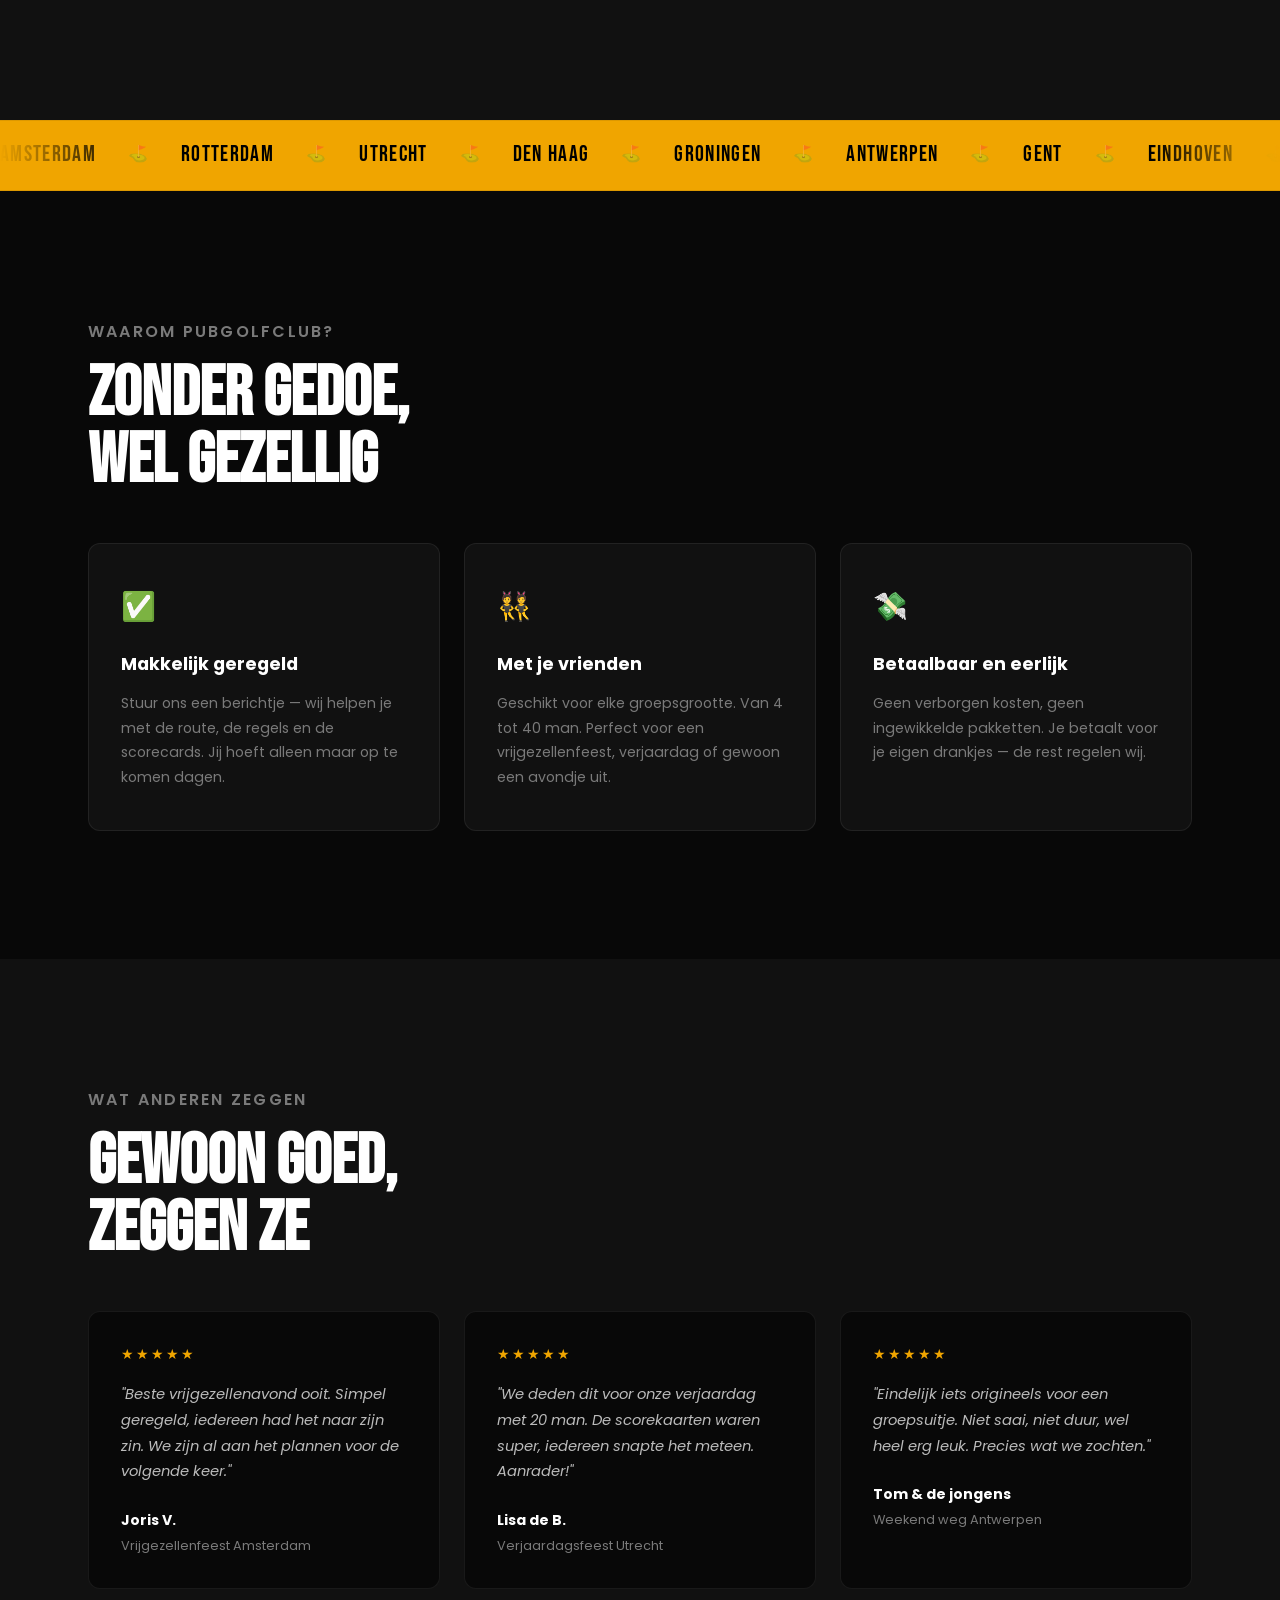
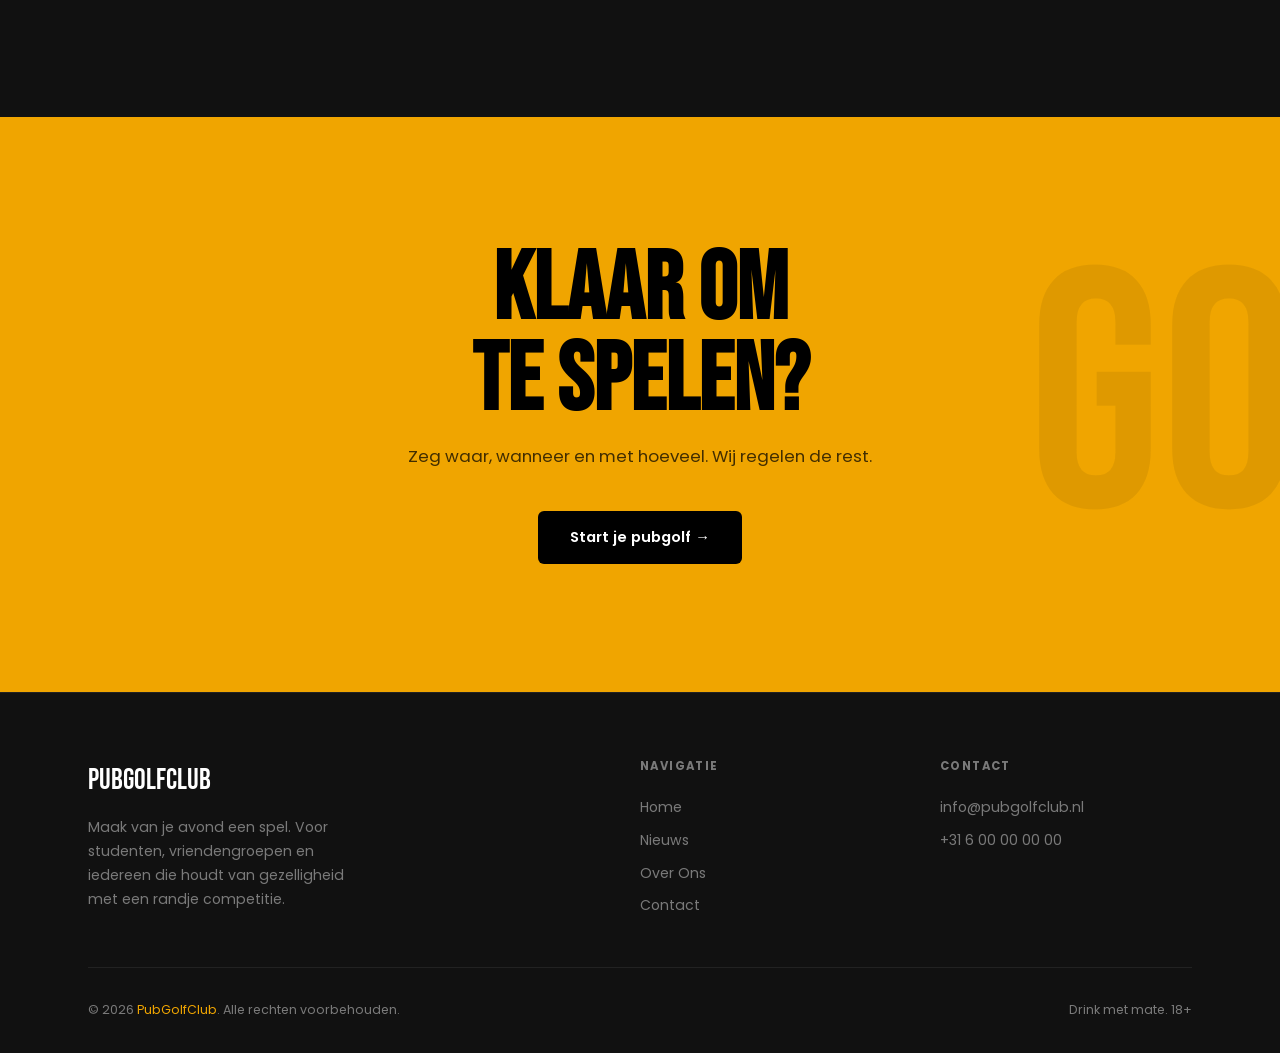
==== commit 1105b127: "Add infinite city slider to homepage" ====
--- a/index.html
+++ b/index.html
@@ -89,6 +89,34 @@
     </div>
   </section>
 
+  <!-- ── Infinite Slider ── -->
+  <div class="slider">
+    <div class="slider__track">
+      <div class="slider__inner" id="sliderInner">
+        <span>Amsterdam</span>
+        <span class="slider__dot" aria-hidden="true">⛳</span>
+        <span>Rotterdam</span>
+        <span class="slider__dot" aria-hidden="true">⛳</span>
+        <span>Utrecht</span>
+        <span class="slider__dot" aria-hidden="true">⛳</span>
+        <span>Den Haag</span>
+        <span class="slider__dot" aria-hidden="true">⛳</span>
+        <span>Groningen</span>
+        <span class="slider__dot" aria-hidden="true">⛳</span>
+        <span>Antwerpen</span>
+        <span class="slider__dot" aria-hidden="true">⛳</span>
+        <span>Gent</span>
+        <span class="slider__dot" aria-hidden="true">⛳</span>
+        <span>Eindhoven</span>
+        <span class="slider__dot" aria-hidden="true">⛳</span>
+        <span>Breda</span>
+        <span class="slider__dot" aria-hidden="true">⛳</span>
+        <span>Brussel</span>
+        <span class="slider__dot" aria-hidden="true">⛳</span>
+      </div>
+    </div>
+  </div>
+
   <!-- ── USP ── -->
   <section class="section">
     <div class="container">
--- a/assets/css/style.css
+++ b/assets/css/style.css
@@ -661,6 +661,53 @@
   color: var(--amber);
   font-size: 0.88rem;
   margin-bottom: 1.25rem;
+}
+
+/* ── Infinite Slider ───────────────────────────────────────── */
+.slider {
+  background: var(--amber);
+  overflow: hidden;
+  padding: 1rem 0;
+  border-top: 1px solid rgba(0,0,0,0.08);
+  border-bottom: 1px solid rgba(0,0,0,0.08);
+}
+
+.slider__track {
+  overflow: hidden;
+  white-space: nowrap;
+  -webkit-mask-image: linear-gradient(90deg, transparent 0%, #000 10%, #000 90%, transparent 100%);
+  mask-image: linear-gradient(90deg, transparent 0%, #000 10%, #000 90%, transparent 100%);
+}
+
+.slider__inner {
+  display: inline-flex;
+  align-items: center;
+  gap: 2rem;
+  animation: slider-scroll 25s linear infinite;
+  will-change: transform;
+}
+
+.slider__inner span {
+  font-family: var(--font-d);
+  font-size: 1.4rem;
+  letter-spacing: 0.06em;
+  color: #000;
+  white-space: nowrap;
+  user-select: none;
+}
+
+.slider__dot {
+  font-size: 1rem !important;
+  opacity: 0.5;
+}
+
+.slider:hover .slider__inner {
+  animation-play-state: paused;
+}
+
+@keyframes slider-scroll {
+  0%   { transform: translateX(0); }
+  100% { transform: translateX(-50%); }
 }
 
 /* ── Page Hero (inner pages) ───────────────────────────────── */
